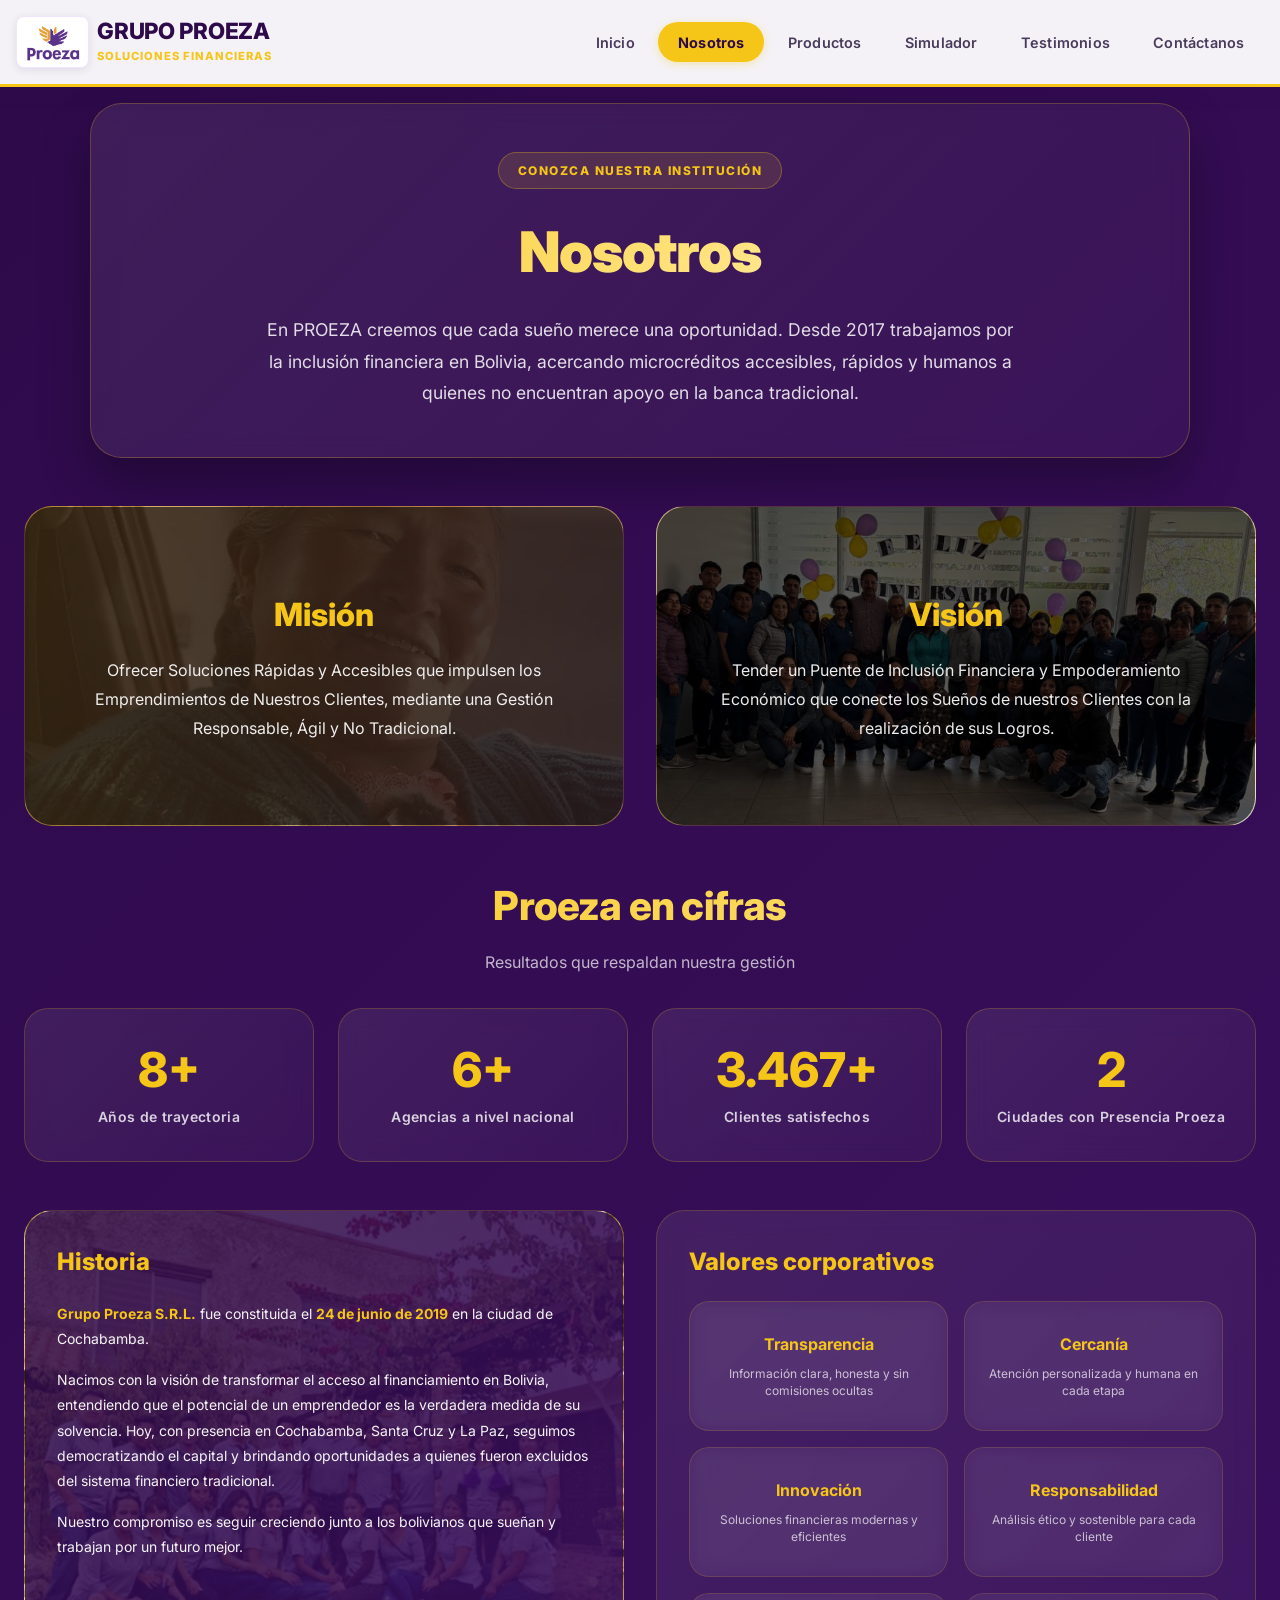
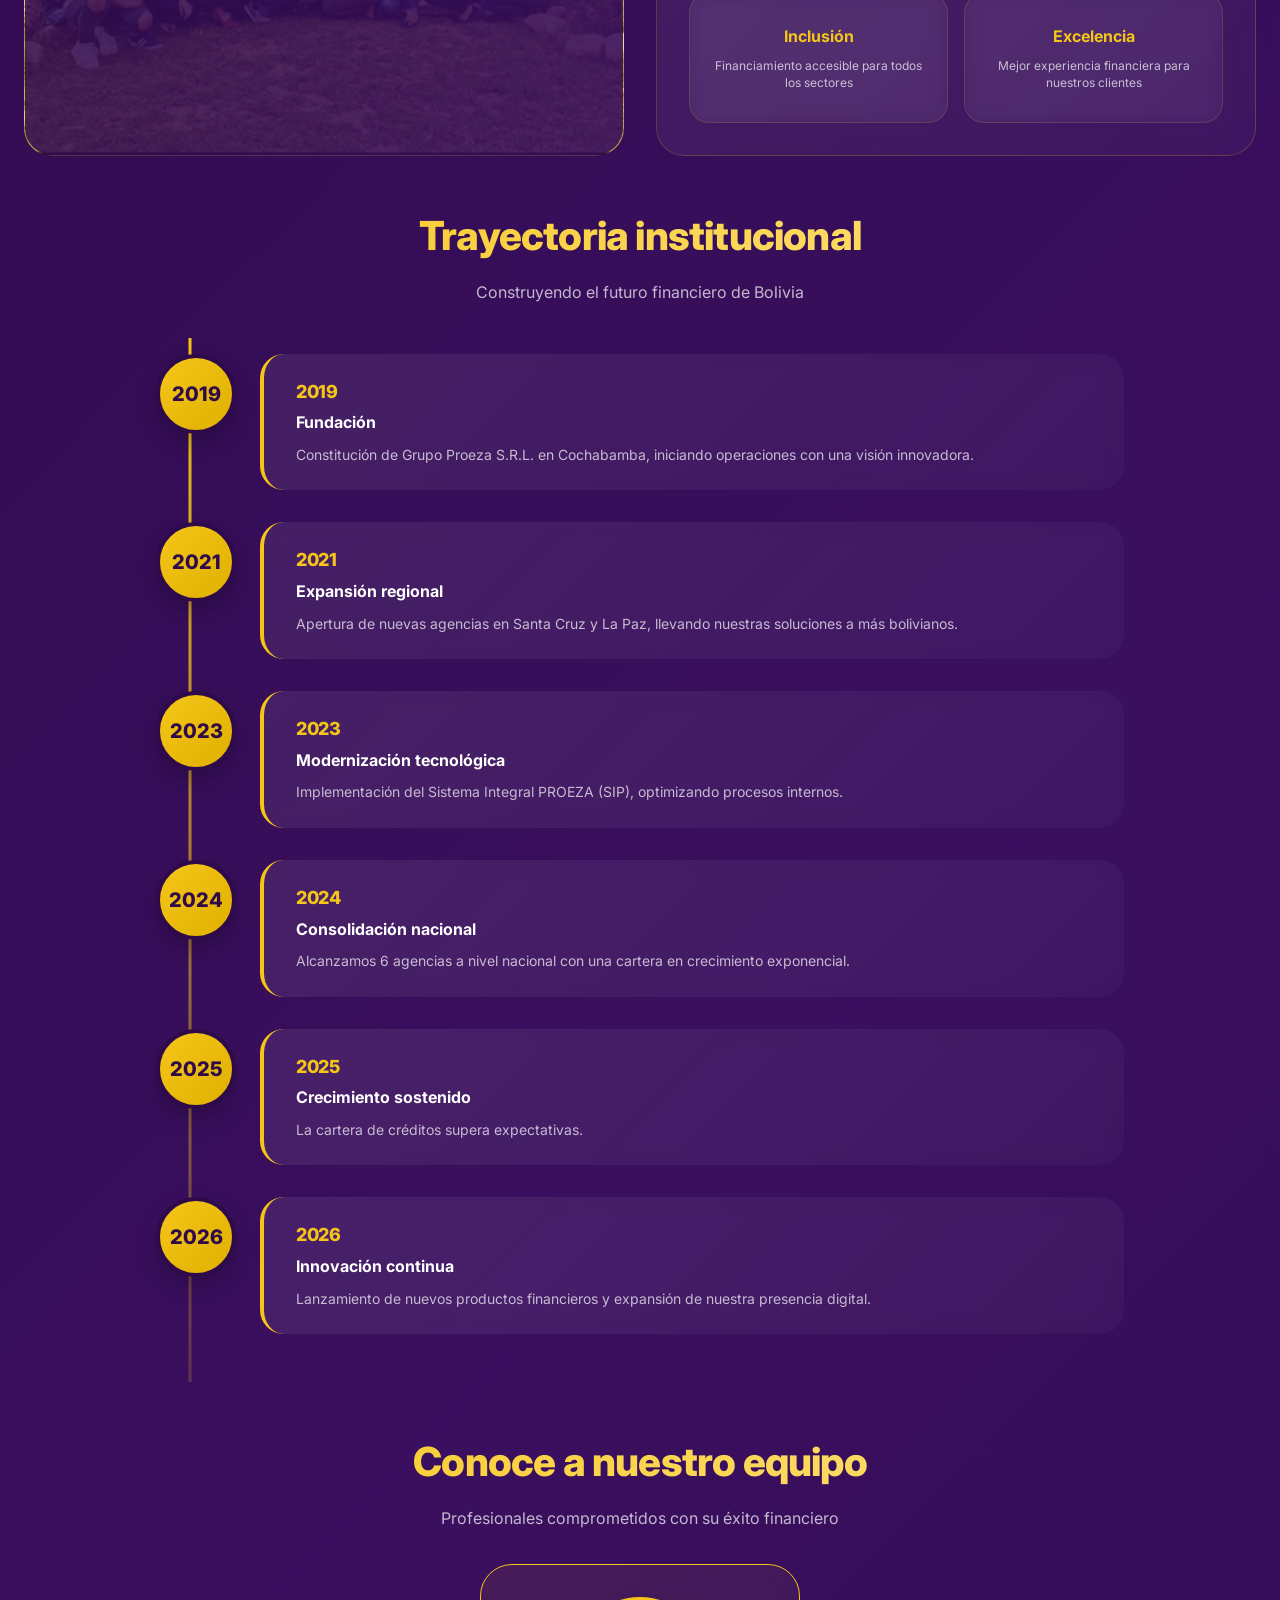
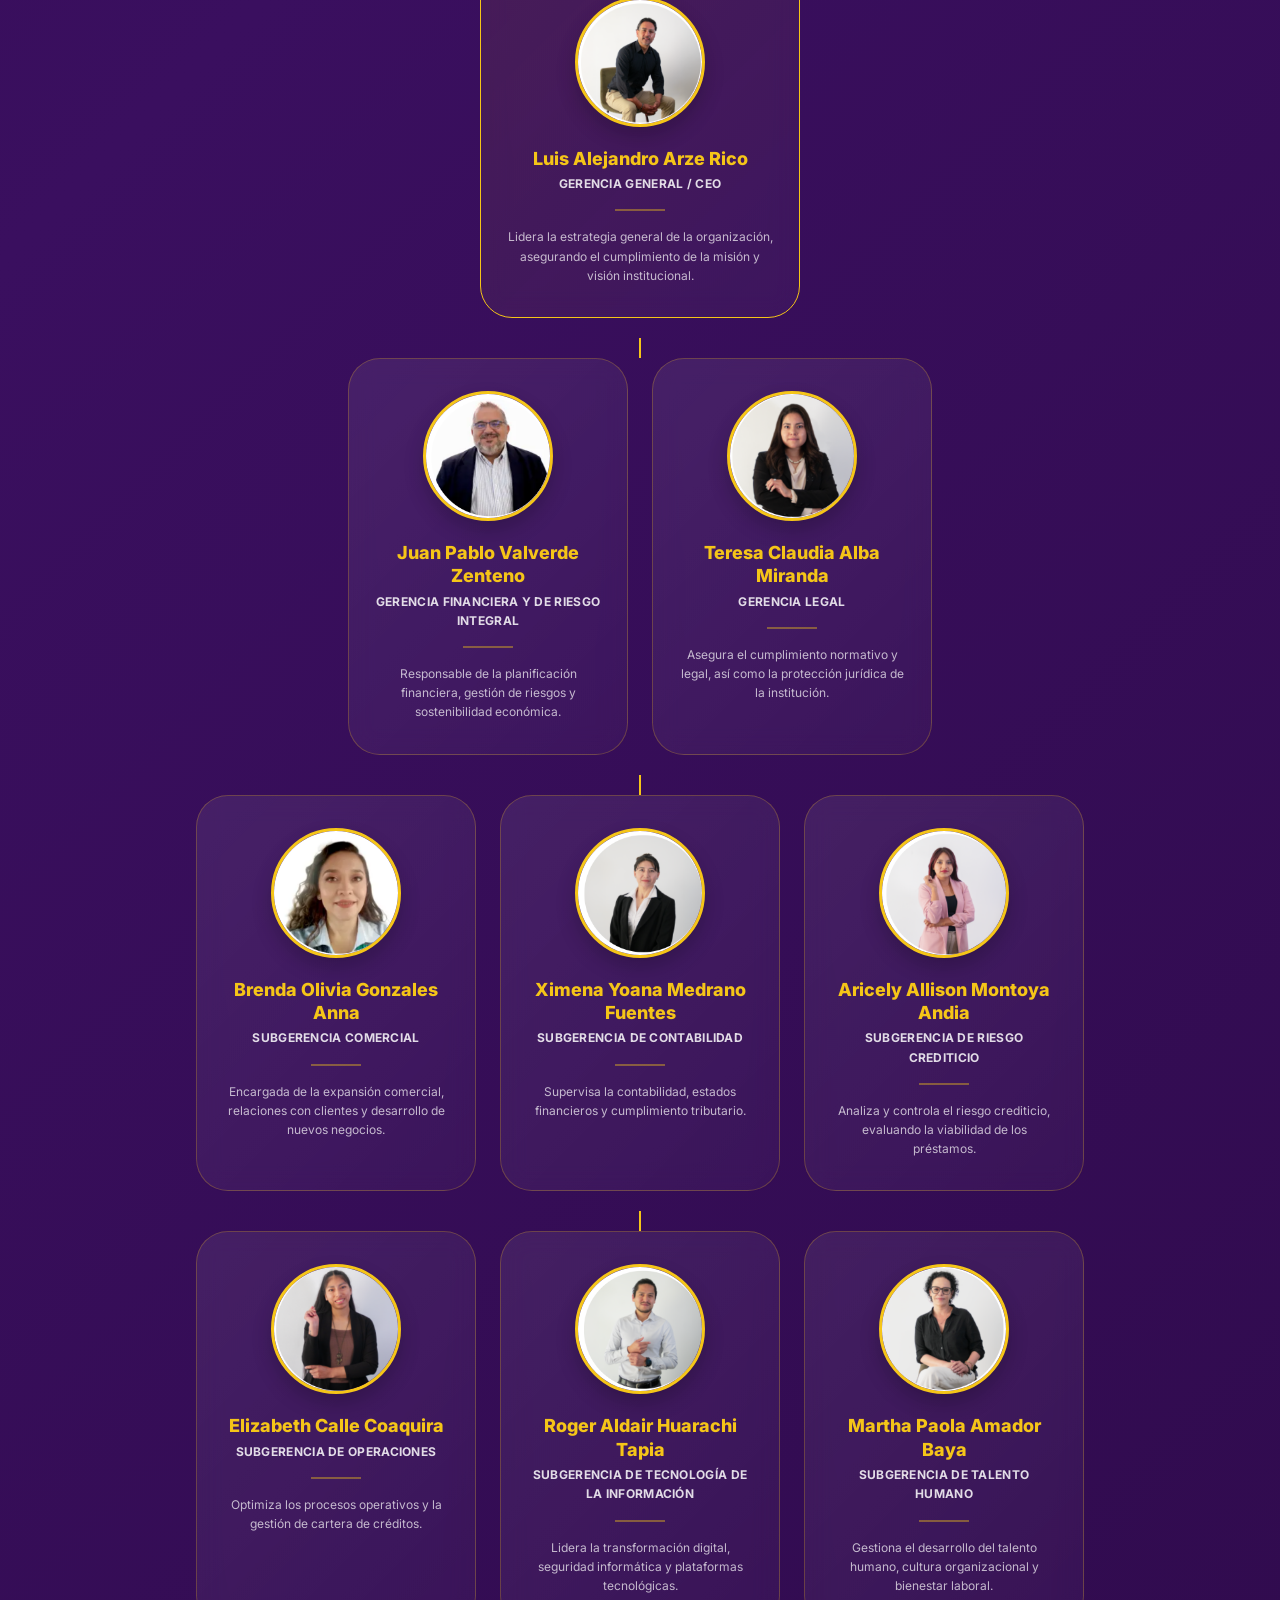
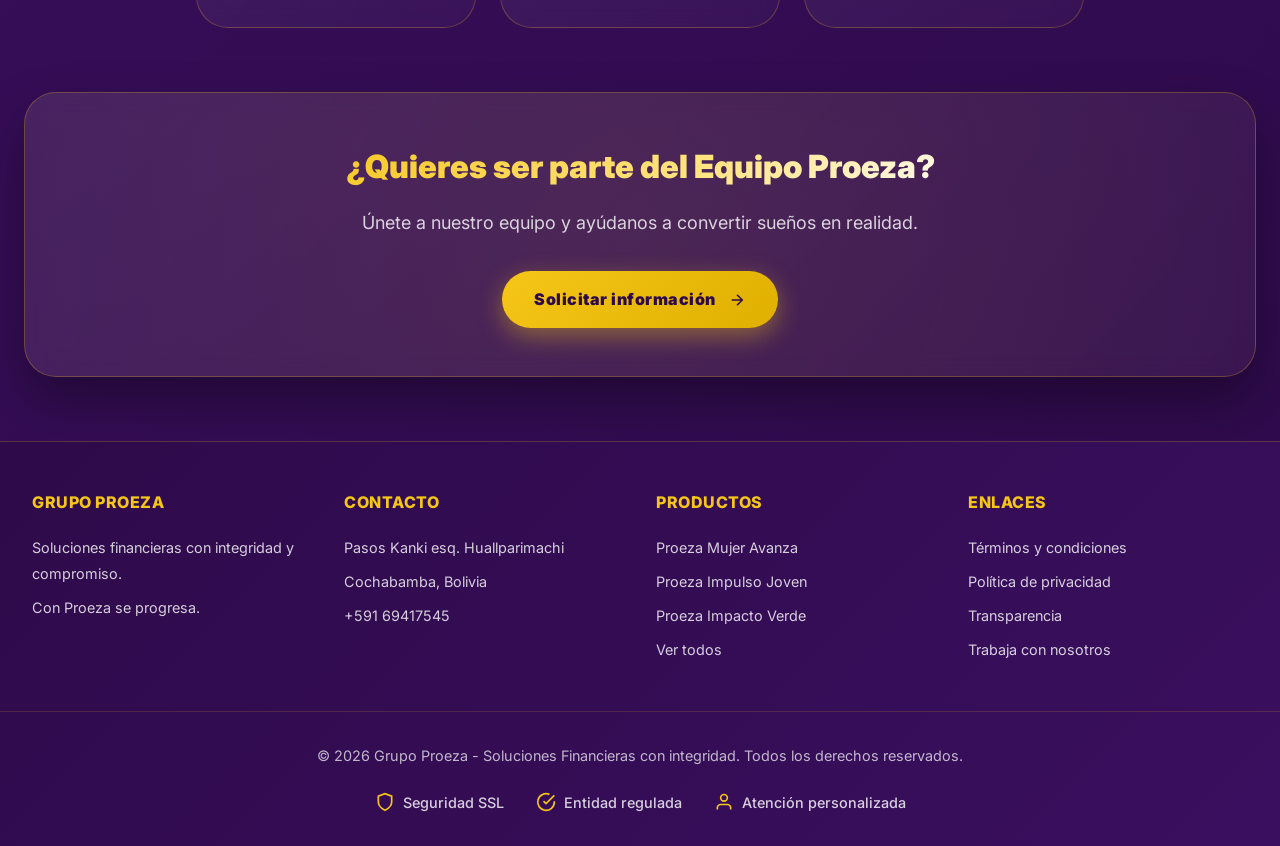
==== proeza_html5/nosotros.html @ a2aa8a72 "main" ====
<!DOCTYPE html>
<html lang="es">
<head>
    <meta charset="UTF-8">
    <meta name="viewport" content="width=device-width, initial-scale=1.0">
    <meta name="description" content="Conozca Grupo Proeza - Más de 9 años transformando sueños en Bolivia. Misión, visión, valores y equipo directivo comprometido con la inclusión financiera.">
    <meta name="keywords" content="Grupo Proeza, nosotros, misión, visión, valores, equipo, historia, Bolivia, microfinanzas">
    <meta name="author" content="Grupo Proeza">
    <meta name="theme-color" content="#2E0A4A">
    
    <!-- Open Graph -->
    <meta property="og:type" content="website">
    <meta property="og:title" content="Nosotros | Grupo Proeza - Más de 9 años transformando sueños">
    <meta property="og:description" content="Conozca nuestra historia, misión, visión y el equipo directivo comprometido con la inclusión financiera en Bolivia.">
    <meta property="og:image" content="../assets/inicio1.png">
    
    <!-- Twitter -->
    <meta property="twitter:card" content="summary_large_image">
    <meta property="twitter:title" content="Nosotros | Grupo Proeza">
    <meta property="twitter:description" content="Más de 9 años transformando sueños en Bolivia.">
    
    <!-- Favicon -->
    <link rel="icon" type="image/png" href="../assets/logo.png">
    
    <!-- Preconnect -->
    <link rel="preconnect" href="https://fonts.googleapis.com">
    <link rel="preconnect" href="https://fonts.gstatic.com" crossorigin>
    <link href="https://fonts.googleapis.com/css2?family=Inter:wght@400;600;700;800;900&display=swap" rel="stylesheet">
    
    <title>Nosotros | Grupo Proeza - Más de 9 años transformando sueños en Bolivia</title>
    
    <!-- Schema.org Organization con miembros -->
    <script type="application/ld+json">
    {
      "@context": "https://schema.org",
      "@type": "FinancialService",
      "name": "Grupo Proeza",
      "image": "../assets/logo.png",
      "url": "https://proezagit-miqdpnnwmtkhorvp9fdxeh.streamlit.app/",
      "telephone": "+59169417545",
      "foundingDate": "2019-06-24",
      "description": "Grupo Proeza S.R.L. fue constituida el 24 de junio de 2019 en Cochabamba, Bolivia. Ofrecemos soluciones financieras rápidas y accesibles para emprendedores.",
      "address": {
        "@type": "PostalAddress",
        "streetAddress": "Calle Pasos Kanki esq. Huallparimachi",
        "addressLocality": "Cochabamba",
        "addressCountry": "BO"
      },
      "areaServed": ["Cochabamba", "Santa Cruz", "La Paz"],
      "employee": [
        {
          "@type": "Person",
          "name": "Luis Alejandro Arze Rico",
          "jobTitle": "Gerencia General / CEO"
        },
        {
          "@type": "Person",
          "name": "Juan Pablo Valverde Zenteno",
          "jobTitle": "Gerencia Financiera y de Riesgo Integral"
        },
        {
          "@type": "Person",
          "name": "Teresa Claudia Alba Miranda",
          "jobTitle": "Gerencia Legal"
        }
      ],
      "sameAs": [
        "https://www.facebook.com/FINANCIERAPROEZASRL/",
        "https://www.instagram.com/proezasrl/",
        "https://bo.linkedin.com/company/grupoproeza"
      ]
    }
    </script>
    
    <style>
        /* ============================================
           DESIGN TOKENS
           ============================================ */
        :root {
            --color-primary-dark: #2E0A4A;
            --color-primary: #3A0F5F;
            --color-primary-light: #4A1570;
            
            --color-accent: #F5C518;
            --color-accent-light: #FFE484;
            --color-accent-dark: #E0B000;
            
            --color-white: #FFFFFF;
            --color-gray-50: rgba(255, 255, 255, 0.95);
            --color-gray-100: rgba(255, 255, 255, 0.92);
            --color-gray-200: rgba(255, 255, 255, 0.85);
            --color-gray-300: rgba(255, 255, 255, 0.80);
            --color-gray-400: rgba(255, 255, 255, 0.70);
            --color-gray-500: rgba(255, 255, 255, 0.60);
            
            --font-family-primary: 'Inter', system-ui, -apple-system, 'Segoe UI', Roboto, sans-serif;
            --font-size-xs: 0.75rem;
            --font-size-sm: 0.875rem;
            --font-size-base: 1rem;
            --font-size-lg: 1.125rem;
            --font-size-xl: 1.25rem;
            --font-size-2xl: 1.5rem;
            --font-size-3xl: 2rem;
            --font-size-4xl: 2.5rem;
            --font-size-5xl: 3rem;
            --font-size-6xl: 3.6rem;
            
            --spacing-1: 0.25rem;
            --spacing-2: 0.5rem;
            --spacing-3: 0.75rem;
            --spacing-4: 1rem;
            --spacing-5: 1.25rem;
            --spacing-6: 1.5rem;
            --spacing-8: 2rem;
            --spacing-10: 2.5rem;
            --spacing-12: 3rem;
            --spacing-16: 4rem;
            
            --radius-sm: 8px;
            --radius-md: 12px;
            --radius-lg: 20px;
            --radius-xl: 24px;
            --radius-2xl: 28px;
            --radius-3xl: 32px;
            --radius-full: 999px;
            
            --shadow-sm: 0 2px 8px rgba(0, 0, 0, 0.15);
            --shadow-md: 0 8px 20px rgba(0, 0, 0, 0.25);
            --shadow-lg: 0 20px 35px rgba(0, 0, 0, 0.3);
            --shadow-xl: 0 25px 50px rgba(0, 0, 0, 0.35);
            --shadow-accent: 0 8px 25px rgba(245, 197, 24, 0.4);
            
            --transition-fast: 0.15s ease;
            --transition-base: 0.3s ease;
            --transition-slow: 0.5s ease;
        }
        
        /* ============================================
           RESET Y BASE
           ============================================ */
        * {
            margin: 0;
            padding: 0;
            box-sizing: border-box;
        }
        
        html {
            scroll-behavior: smooth;
        }
        
        body {
            background: linear-gradient(135deg, var(--color-primary-dark) 0%, var(--color-primary) 50%, var(--color-primary-dark) 100%);
            font-family: var(--font-family-primary);
            color: var(--color-gray-100);
            line-height: 1.6;
            min-height: 100vh;
            -webkit-font-smoothing: antialiased;
            -moz-osx-font-smoothing: grayscale;
        }
        
        *:focus-visible {
            outline: 2px solid var(--color-accent);
            outline-offset: 2px;
            border-radius: var(--radius-sm);
        }
        
        .container {
            max-width: 1280px;
            margin: 0 auto;
            padding: 0 var(--spacing-6);
        }
        
        .sr-only {
            position: absolute;
            width: 1px;
            height: 1px;
            padding: 0;
            margin: -1px;
            overflow: hidden;
            clip: rect(0, 0, 0, 0);
            white-space: nowrap;
            border: 0;
        }
        
        /* ============================================
           HERO SECTION - IGUALADO A CONTÁCTANOS
           ============================================ */
        .nosotros-hero {
            text-align: center;
            margin: 1rem auto 3rem auto;
            padding: 3rem 2rem;
            max-width: 1100px;
            border-radius: 32px;
            background: linear-gradient(135deg, rgba(255,255,255,0.08) 0%, rgba(255,255,255,0.03) 100%);
            backdrop-filter: blur(12px);
            -webkit-backdrop-filter: blur(12px);
            border: 1px solid rgba(245,197,24,0.25);
            box-shadow: 0 25px 50px rgba(0,0,0,0.3);
            position: relative;
            overflow: hidden;
        }
        
        .nosotros-eyebrow {
            display: inline-block;
            color: #F5C518;
            background: rgba(245,197,24,0.12);
            border: 1px solid rgba(245,197,24,0.3);
            padding: 0.5rem 1.2rem;
            border-radius: 999px;
            font-size: 0.75rem;
            font-weight: 800;
            text-transform: uppercase;
            letter-spacing: 1.5px;
            margin-bottom: 1.2rem;
            position: relative;
            z-index: 1;
        }
        
        .nosotros-hero h1 {
            background: linear-gradient(135deg, #F5C518 0%, #FFE484 60%, #FFFFFF 100%);
            -webkit-background-clip: text;
            -webkit-text-fill-color: transparent;
            background-clip: text;
            font-size: 3.5rem;
            font-weight: 900;
            margin: 0 0 1rem 0;
            letter-spacing: -0.02em;
            position: relative;
            z-index: 1;
        }
        
        .nosotros-hero p {
            color: rgba(255,255,255,0.85);
            font-size: 1.1rem;
            max-width: 760px;
            margin: 0 auto;
            line-height: 1.8;
            position: relative;
            z-index: 1;
        }
        
        /* ============================================
           SECCIONES
           ============================================ */
        .section-title {
            font-size: var(--font-size-4xl);
            font-weight: 800;
            text-align: center;
            background: linear-gradient(135deg, var(--color-accent) 0%, var(--color-accent-light) 100%);
            -webkit-background-clip: text;
            background-clip: text;
            -webkit-text-fill-color: transparent;
            margin: var(--spacing-12) 0 var(--spacing-3);
            letter-spacing: -0.02em;
        }
        
        .section-subtitle {
            text-align: center;
            color: var(--color-gray-400);
            margin-bottom: var(--spacing-8);
            font-size: var(--font-size-base);
        }
        
        /* ============================================
           MISIÓN Y VISIÓN
           ============================================ */
        .mision-vision-grid {
            display: grid;
            grid-template-columns: 1fr 1fr;
            gap: var(--spacing-8);
            margin: var(--spacing-8) 0;
        }
        
        .mision-card, .vision-card {
            border-radius: var(--radius-2xl);
            padding: var(--spacing-10) var(--spacing-8);
            height: 100%;
            text-align: center;
            transition: all var(--transition-base);
            border: 1px solid rgba(245, 197, 24, 0.2);
            position: relative;
            background-size: cover;
            background-position: center;
            background-repeat: no-repeat;
            overflow: hidden;
            min-height: 320px;
            display: flex;
            flex-direction: column;
            justify-content: center;
        }
        
        .mision-card::before, .vision-card::before {
            content: '';
            position: absolute;
            top: 0;
            left: 0;
            width: 100%;
            height: 100%;
            background: rgba(0, 0, 0, 0.65);
            z-index: 0;
            transition: background var(--transition-base);
        }
        
        .mision-card:hover::before, .vision-card:hover::before {
            background: rgba(0, 0, 0, 0.55);
        }
        
        .mision-card > *, .vision-card > * {
            position: relative;
            z-index: 1;
        }
        
        .mision-card:hover, .vision-card:hover {
            transform: translateY(-6px);
            border-color: var(--color-accent);
            box-shadow: 0 20px 40px rgba(0, 0, 0, 0.3);
        }
        
        .mision-card h3, .vision-card h3 {
            color: var(--color-accent);
            font-size: var(--font-size-3xl);
            font-weight: 800;
            margin-bottom: var(--spacing-4);
        }
        
        .mision-card p, .vision-card p {
            color: var(--color-gray-100);
            line-height: 1.8;
            font-size: var(--font-size-base);
        }
        
        /* ============================================
           ESTADÍSTICAS
           ============================================ */
        .stats-container {
            display: grid;
            grid-template-columns: repeat(auto-fit, minmax(220px, 1fr));
            gap: var(--spacing-6);
            margin: var(--spacing-8) 0 var(--spacing-12);
        }
        
        .stat-card {
            background: linear-gradient(135deg, rgba(255,255,255,0.08) 0%, rgba(255,255,255,0.03) 100%);
            backdrop-filter: blur(12px);
            -webkit-backdrop-filter: blur(12px);
            border-radius: var(--radius-xl);
            padding: var(--spacing-8) var(--spacing-6);
            text-align: center;
            transition: all var(--transition-base);
            border: 1px solid rgba(245, 197, 24, 0.2);
            position: relative;
            overflow: hidden;
        }
        
        .stat-card::after {
            content: '';
            position: absolute;
            bottom: 0;
            left: 0;
            width: 100%;
            height: 3px;
            background: linear-gradient(90deg, transparent, var(--color-accent), transparent);
            transform: scaleX(0);
            transition: transform var(--transition-slow);
        }
        
        .stat-card:hover::after {
            transform: scaleX(1);
        }
        
        .stat-card:hover {
            transform: translateY(-6px);
            border-color: rgba(245, 197, 24, 0.5);
            box-shadow: var(--shadow-lg);
        }
        
        .stat-number {
            font-size: var(--font-size-5xl);
            font-weight: 800;
            color: var(--color-accent);
            line-height: 1.2;
            margin-bottom: var(--spacing-2);
        }
        
        .stat-label {
            color: var(--color-gray-300);
            font-size: var(--font-size-sm);
            letter-spacing: 0.3px;
            font-weight: 600;
        }
        
        /* ============================================
           HISTORIA Y VALORES
           ============================================ */
        .historia-valores-grid {
            display: grid;
            grid-template-columns: 1fr 1fr;
            gap: var(--spacing-8);
            margin: var(--spacing-8) 0;
        }
        
        .historia-section {
            background-size: cover;
            background-position: center;
            background-repeat: no-repeat;
            border-radius: var(--radius-2xl);
            padding: var(--spacing-8);
            border: 1px solid rgba(245, 197, 24, 0.2);
            position: relative;
            overflow: hidden;
            min-height: 400px;
            display: flex;
            flex-direction: column;
        }
        
        .historia-section::before {
            content: '';
            position: absolute;
            top: 0;
            left: 0;
            right: 0;
            bottom: 0;
            background: linear-gradient(135deg, rgba(46,10,74,0.85) 0%, rgba(58,15,95,0.90) 100%);
            z-index: 0;
        }
        
        .historia-section > * {
            position: relative;
            z-index: 1;
        }
        
        .historia-section h3 {
            color: var(--color-accent);
            font-size: var(--font-size-2xl);
            font-weight: 800;
            margin-bottom: var(--spacing-5);
            text-align: left;
        }
        
        .historia-text {
            color: rgba(255, 255, 255, 0.95);
            line-height: 1.8;
            font-size: var(--font-size-sm);
            margin-bottom: var(--spacing-4);
        }
        
        .historia-text strong {
            color: var(--color-accent);
            font-weight: 700;
        }
        
        .valores-section {
            background: linear-gradient(135deg, rgba(255,255,255,0.08) 0%, rgba(255,255,255,0.03) 100%);
            backdrop-filter: blur(12px);
            -webkit-backdrop-filter: blur(12px);
            border-radius: var(--radius-2xl);
            padding: var(--spacing-8);
            border: 1px solid rgba(245, 197, 24, 0.2);
        }
        
        .valores-section h3 {
            color: var(--color-accent);
            font-size: var(--font-size-2xl);
            font-weight: 800;
            margin-bottom: var(--spacing-5);
            text-align: left;
        }
        
        .values-grid {
            display: grid;
            grid-template-columns: repeat(2, 1fr);
            gap: var(--spacing-4);
        }
        
        .value-card {
            background: rgba(255, 255, 255, 0.04);
            backdrop-filter: blur(10px);
            -webkit-backdrop-filter: blur(10px);
            border-radius: var(--radius-lg);
            padding: var(--spacing-5);
            text-align: center;
            transition: all var(--transition-base);
            border: 1px solid rgba(245, 197, 24, 0.15);
            display: flex;
            flex-direction: column;
            justify-content: center;
            min-height: 130px;
        }
        
        .value-card:hover {
            transform: translateY(-4px);
            border-color: rgba(245, 197, 24, 0.35);
            background: rgba(245, 197, 24, 0.05);
        }
        
        .value-title {
            font-size: var(--font-size-base);
            font-weight: 700;
            color: var(--color-accent);
            margin-bottom: var(--spacing-2);
        }
        
        .value-desc {
            color: var(--color-gray-400);
            font-size: var(--font-size-xs);
            line-height: 1.4;
        }
        
        /* ============================================
           LÍNEA DE TIEMPO
           ============================================ */
        .timeline-container {
            position: relative;
            max-width: 1000px;
            margin: var(--spacing-8) auto;
            padding: var(--spacing-4);
        }
        
        .timeline-container::before {
            content: '';
            position: absolute;
            left: 50px;
            top: 0;
            bottom: 0;
            width: 3px;
            background: linear-gradient(to bottom, var(--color-accent), rgba(245, 197, 24, 0.2));
            transform: translateX(-50%);
        }
        
        .timeline-item {
            display: flex;
            align-items: flex-start;
            margin-bottom: var(--spacing-8);
            position: relative;
            transition: all var(--transition-base);
            opacity: 0;
            transform: translateX(-20px);
        }
        
        .timeline-item.visible {
            opacity: 1;
            transform: translateX(0);
        }
        
        .timeline-item:hover {
            transform: translateX(8px);
        }
        
        .timeline-item.visible:hover {
            transform: translateX(8px);
        }
        
        .timeline-icon {
            width: 80px;
            height: 80px;
            background: linear-gradient(135deg, var(--color-accent) 0%, var(--color-accent-dark) 100%);
            border-radius: 50%;
            display: flex;
            align-items: center;
            justify-content: center;
            font-size: var(--font-size-xl);
            font-weight: 800;
            color: var(--color-primary-dark);
            flex-shrink: 0;
            box-shadow: 0 10px 20px rgba(0, 0, 0, 0.2);
            transition: all var(--transition-base);
            z-index: 1;
            border: 4px solid var(--color-primary-dark);
        }
        
        .timeline-item:hover .timeline-icon {
            transform: scale(1.08);
            box-shadow: 0 15px 30px rgba(245, 197, 24, 0.4);
        }
        
        .timeline-content {
            flex: 1;
            margin-left: var(--spacing-6);
            background: linear-gradient(135deg, rgba(255,255,255,0.08) 0%, rgba(255,255,255,0.03) 100%);
            backdrop-filter: blur(8px);
            -webkit-backdrop-filter: blur(8px);
            padding: var(--spacing-6) var(--spacing-8);
            border-radius: var(--radius-xl);
            border-left: 4px solid var(--color-accent);
            transition: all var(--transition-base);
        }
        
        .timeline-item:hover .timeline-content {
            background: linear-gradient(135deg, rgba(255, 255, 255, 0.12) 0%, rgba(255, 255, 255, 0.04) 100%);
            box-shadow: 0 10px 25px rgba(0, 0, 0, 0.2);
            transform: translateX(4px);
        }
        
        .timeline-year {
            font-size: var(--font-size-lg);
            font-weight: 800;
            color: var(--color-accent);
            margin-bottom: var(--spacing-1);
            letter-spacing: -0.3px;
        }
        
        .timeline-title {
            font-size: var(--font-size-base);
            font-weight: 700;
            color: var(--color-white);
            margin-bottom: var(--spacing-2);
        }
        
        .timeline-desc {
            color: var(--color-gray-400);
            font-size: var(--font-size-sm);
            line-height: 1.6;
            margin: 0;
        }
        
        /* ============================================
           EQUIPO (ORGANIGRAMA)
           ============================================ */
        .team-section {
            margin: var(--spacing-12) 0;
        }
        
        .org-chart {
            display: flex;
            flex-direction: column;
            align-items: center;
            gap: var(--spacing-10);
            margin: var(--spacing-8) 0;
            position: relative;
        }
        
        .org-level {
            display: flex;
            justify-content: center;
            gap: var(--spacing-6);
            flex-wrap: wrap;
            position: relative;
            width: 100%;
        }
        
        .org-level:not(:first-child)::before {
            content: '';
            position: absolute;
            top: calc(-1 * var(--spacing-10) / 2);
            left: 50%;
            width: 2px;
            height: calc(var(--spacing-10) / 2);
            background: linear-gradient(to bottom, var(--color-accent), rgba(245, 197, 24, 0.3));
            transform: translateX(-50%);
        }
        
        .org-level.multiple::after {
            content: '';
            position: absolute;
            top: calc(-1 * var(--spacing-10) / 2);
            left: 50%;
            width: 2px;
            height: calc(var(--spacing-10) / 2);
            background: var(--color-accent);
            transform: translateX(-50%);
        }
        
        .team-card {
            background: linear-gradient(135deg, rgba(255,255,255,0.08) 0%, rgba(255,255,255,0.03) 100%);
            backdrop-filter: blur(12px);
            -webkit-backdrop-filter: blur(12px);
            border-radius: var(--radius-3xl);
            padding: var(--spacing-8) var(--spacing-6);
            text-align: center;
            transition: all var(--transition-base);
            border: 1px solid rgba(245, 197, 24, 0.25);
            cursor: default;
            width: 280px;
            position: relative;
        }
        
        .team-card.ceo {
            width: 320px;
            border-color: var(--color-accent);
            background: linear-gradient(135deg, rgba(245, 197, 24, 0.08) 0%, rgba(255, 255, 255, 0.03) 100%);
        }
        
        .team-card:hover {
            transform: translateY(-8px);
            border-color: var(--color-accent);
            box-shadow: 0 25px 40px rgba(0, 0, 0, 0.3);
            background: rgba(255, 255, 255, 0.12);
        }
        
        .team-avatar {
            width: 130px;
            height: 130px;
            border-radius: 50%;
            object-fit: cover;
            margin: 0 auto var(--spacing-5);
            border: 3px solid var(--color-accent);
            box-shadow: 0 10px 20px rgba(0, 0, 0, 0.2);
            display: block;
            transition: transform var(--transition-base);
        }
        
        .team-card:hover .team-avatar {
            transform: scale(1.05);
        }
        
        .team-avatar-placeholder {
            width: 130px;
            height: 130px;
            border-radius: 50%;
            background: linear-gradient(135deg, #5B2A86 0%, var(--color-primary) 100%);
            display: flex;
            align-items: center;
            justify-content: center;
            margin: 0 auto var(--spacing-5);
            color: var(--color-accent);
            font-size: var(--font-size-4xl);
            font-weight: 800;
            border: 3px solid var(--color-accent);
        }
        
        .team-name {
            font-size: var(--font-size-lg);
            font-weight: 800;
            color: var(--color-accent);
            margin-bottom: var(--spacing-1);
            line-height: 1.3;
        }
        
        .team-position {
            font-size: var(--font-size-xs);
            font-weight: 700;
            color: var(--color-gray-200);
            margin-bottom: var(--spacing-4);
            letter-spacing: 0.3px;
            text-transform: uppercase;
        }
        
        .team-divider {
            width: 50px;
            height: 2px;
            background: rgba(245, 197, 24, 0.4);
            margin: var(--spacing-4) auto;
        }
        
        .team-bio {
            font-size: var(--font-size-xs);
            color: var(--color-gray-400);
            line-height: 1.6;
            margin-top: var(--spacing-2);
        }
        
        /* ============================================
           CTA FINAL
           ============================================ */
        .cta-section {
            text-align: center;
            margin: var(--spacing-16) 0 var(--spacing-8);
            padding: var(--spacing-12) var(--spacing-6);
            background: linear-gradient(135deg, rgba(255,255,255,0.08) 0%, rgba(255,255,255,0.03) 100%);
            backdrop-filter: blur(12px);
            -webkit-backdrop-filter: blur(12px);
            border: 1px solid rgba(245, 197, 24, 0.28);
            border-radius: var(--radius-3xl);
            box-shadow: var(--shadow-xl);
            position: relative;
            overflow: hidden;
        }
        
        .cta-section::before {
            content: '';
            position: absolute;
            top: -50%;
            left: -50%;
            width: 200%;
            height: 200%;
            background: radial-gradient(circle, rgba(245, 197, 24, 0.08) 0%, transparent 70%);
            animation: pulse-bg 15s ease-in-out infinite;
            pointer-events: none;
        }
        
        @keyframes pulse-bg {
            0%, 100% { transform: scale(1); opacity: 0.3; }
            50% { transform: scale(1.2); opacity: 0.6; }
        }
        
        .cta-content {
            position: relative;
            z-index: 1;
            max-width: 700px;
            margin: 0 auto;
        }
        
        .cta-section h3 {
            background: linear-gradient(135deg, var(--color-accent) 0%, var(--color-accent-light) 60%, var(--color-white) 100%);
            -webkit-background-clip: text;
            background-clip: text;
            -webkit-text-fill-color: transparent;
            font-size: var(--font-size-3xl);
            font-weight: 900;
            margin-bottom: var(--spacing-4);
        }
        
        .cta-section p {
            color: var(--color-gray-300);
            font-size: var(--font-size-lg);
            line-height: 1.7;
            margin-bottom: var(--spacing-8);
        }
        
        .btn-premium {
            display: inline-flex;
            align-items: center;
            gap: var(--spacing-3);
            background: linear-gradient(135deg, var(--color-accent) 0%, var(--color-accent-dark) 100%);
            color: var(--color-primary-dark) !important;
            border-radius: 60px;
            font-weight: 900;
            padding: var(--spacing-4) var(--spacing-8);
            text-align: center;
            cursor: pointer;
            transition: all var(--transition-base);
            box-shadow: var(--shadow-accent);
            text-decoration: none;
            font-size: var(--font-size-base);
            letter-spacing: 0.5px;
            border: none;
            font-family: inherit;
            min-height: 54px;
        }
        
        .btn-premium:hover {
            transform: translateY(-3px);
            box-shadow: 0 16px 35px rgba(245, 197, 24, 0.5);
        }
        
        .btn-premium svg {
            width: 18px;
            height: 18px;
            transition: transform var(--transition-base);
        }
        
        .btn-premium:hover svg {
            transform: translateX(4px);
        }
        
        /* ============================================
           RESPONSIVE
           ============================================ */
        @media (max-width: 1024px) {
            .nosotros-hero h1 {
                font-size: var(--font-size-4xl);
            }
            
            .mision-vision-grid {
                grid-template-columns: 1fr;
            }
            
            .historia-valores-grid {
                grid-template-columns: 1fr;
            }
            
            .team-card {
                width: 260px;
            }
        }
        
        @media (max-width: 768px) {
            .container {
                padding: 0 var(--spacing-4);
            }
            
            .nosotros-hero {
                padding: 2rem 1.5rem;
            }
            
            .nosotros-hero h1 {
                font-size: 2.2rem;
            }
            
            .section-title {
                font-size: var(--font-size-2xl);
            }
            
            .mision-card, .vision-card {
                padding: var(--spacing-6);
                min-height: 260px;
            }
            
            .mision-card h3, .vision-card h3 {
                font-size: var(--font-size-xl);
            }
            
            .values-grid {
                grid-template-columns: 1fr;
            }
            
            .timeline-container::before {
                left: 40px;
            }
            
            .timeline-icon {
                width: 60px;
                height: 60px;
                font-size: var(--font-size-base);
            }
            
            .timeline-content {
                margin-left: var(--spacing-4);
                padding: var(--spacing-4) var(--spacing-5);
            }
            
            .org-level {
                flex-direction: column;
                align-items: center;
            }
            
            .team-card {
                width: 100%;
                max-width: 320px;
            }
            
            .team-avatar, .team-avatar-placeholder {
                width: 100px;
                height: 100px;
                font-size: var(--font-size-2xl);
            }
            
            .cta-section {
                padding: var(--spacing-8) var(--spacing-4);
            }
            
            .cta-section h3 {
                font-size: var(--font-size-xl);
            }
        }
        
        @media (max-width: 480px) {
            .nosotros-hero h1 {
                font-size: 1.8rem;
            }
            
            .stat-number {
                font-size: var(--font-size-3xl);
            }
        }
        
        /* ============================================
           ANIMACIONES
           ============================================ */
        .fade-in {
            opacity: 0;
            transform: translateY(20px);
            transition: opacity 0.6s ease, transform 0.6s ease;
        }
        
        .fade-in.visible {
            opacity: 1;
            transform: translateY(0);
        }
    </style>
</head>
<body>

<!-- ============================================
     CONTENEDOR DEL NAVBAR (Inyectado por navbar.js)
     ============================================ -->
<div id="navbar-container"></div>

<!-- ============================================
     CONTENIDO PRINCIPAL DE LA PÁGINA
     ============================================ -->
<main>
    <div class="container">
        <!-- Hero Section -->
        <section class="nosotros-hero fade-in" aria-labelledby="hero-title">
            <div class="nosotros-eyebrow">Conozca nuestra institución</div>
            <h1 id="hero-title">Nosotros</h1>
            <p>En PROEZA creemos que cada sueño merece una oportunidad. Desde 2017 trabajamos por la inclusión financiera en Bolivia, acercando microcréditos accesibles, rápidos y humanos a quienes no encuentran apoyo en la banca tradicional.</p>
        </section>

        <!-- Misión y Visión -->
        <section class="fade-in" aria-labelledby="mision-vision-title">
            <h2 class="sr-only" id="mision-vision-title">Misión y Visión</h2>
            
            <div class="mision-vision-grid">
                <div class="mision-card" style="background-image: url('../assets/mision_bg.png');">
                    <h3>Misión</h3>
                    <p>Ofrecer Soluciones Rápidas y Accesibles que impulsen los Emprendimientos de Nuestros Clientes, mediante una Gestión Responsable, Ágil y No Tradicional.</p>
                </div>
                
                <div class="vision-card" style="background-image: url('../assets/vision_bg.png');">
                    <h3>Visión</h3>
                    <p>Tender un Puente de Inclusión Financiera y Empoderamiento Económico que conecte los Sueños de nuestros Clientes con la realización de sus Logros.</p>
                </div>
            </div>
        </section>

        <!-- Estadísticas -->
        <section class="fade-in" aria-labelledby="stats-title">
            <h2 class="section-title" id="stats-title">Proeza en cifras</h2>
            <p class="section-subtitle">Resultados que respaldan nuestra gestión</p>
            
            <div class="stats-container">
                <div class="stat-card">
                    <div class="stat-number"><span class="counter" data-target="9">0</span>+</div>
                    <div class="stat-label">Años de trayectoria</div>
                </div>
                <div class="stat-card">
                    <div class="stat-number"><span class="counter" data-target="7">0</span>+</div>
                    <div class="stat-label">Agencias a nivel nacional</div>
                </div>
                <div class="stat-card">
                    <div class="stat-number"><span class="counter" data-target="3650">0</span>+</div>
                    <div class="stat-label">Clientes satisfechos</div>
                </div>
                <div class="stat-card">
                    <div class="stat-number"><span class="counter" data-target="3">0</span></div>
                    <div class="stat-label">Ciudades con Presencia Proeza</div>
                </div>
            </div>
        </section>

       <!-- Historia y Valores -->
<section class="fade-in" aria-labelledby="historia-title">
    <div class="historia-valores-grid">
        <div class="historia-section" style="background-image: url('../assets/historia2.jpg'); background-size: cover; background-position: center; background-repeat: no-repeat;">
            <h3 id="historia-title">Historia</h3>
            <p class="historia-text"><strong>Grupo Proeza S.R.L.</strong> fue constituida el <strong>24 de junio de 2019</strong> en la ciudad de Cochabamba.</p>
            <p class="historia-text">Nacimos con la visión de transformar el acceso al financiamiento en Bolivia, entendiendo que el potencial de un emprendedor es la verdadera medida de su solvencia. Hoy, con presencia en Cochabamba, Santa Cruz y La Paz, seguimos democratizando el capital y brindando oportunidades a quienes fueron excluidos del sistema financiero tradicional.</p>
            <p class="historia-text">Nuestro compromiso es seguir creciendo junto a los bolivianos que sueñan y trabajan por un futuro mejor.</p>
        </div>
        
        <div class="valores-section">
            <h3>Valores corporativos</h3>
            <div class="values-grid">
                <div class="value-card">
                    <div class="value-title">Transparencia</div>
                    <div class="value-desc">Información clara, honesta y sin comisiones ocultas</div>
                </div>
                <div class="value-card">
                    <div class="value-title">Cercanía</div>
                    <div class="value-desc">Atención personalizada y humana en cada etapa</div>
                </div>
                <div class="value-card">
                    <div class="value-title">Innovación</div>
                    <div class="value-desc">Soluciones financieras modernas y eficientes</div>
                </div>
                <div class="value-card">
                    <div class="value-title">Responsabilidad</div>
                    <div class="value-desc">Análisis ético y sostenible para cada cliente</div>
                </div>
                <div class="value-card">
                    <div class="value-title">Inclusión</div>
                    <div class="value-desc">Financiamiento accesible para todos los sectores</div>
                </div>
                <div class="value-card">
                    <div class="value-title">Excelencia</div>
                    <div class="value-desc">Mejor experiencia financiera para nuestros clientes</div>
                </div>
            </div>
        </div>
    </div>
</section>

        <!-- Línea de Tiempo -->
        <section class="fade-in" aria-labelledby="timeline-title">
            <h2 class="section-title" id="timeline-title">Trayectoria institucional</h2>
            <p class="section-subtitle">Construyendo el futuro financiero de Bolivia</p>
            
            <div class="timeline-container" role="list" aria-label="Línea de tiempo de Grupo Proeza">
                <div class="timeline-item" role="listitem">
                    <div class="timeline-icon" aria-hidden="true">2019</div>
                    <div class="timeline-content">
                        <div class="timeline-year">2019</div>
                        <div class="timeline-title">Fundación</div>
                        <div class="timeline-desc">Constitución de Grupo Proeza S.R.L. en Cochabamba, iniciando operaciones con una visión innovadora.</div>
                    </div>
                </div>
                
                <div class="timeline-item" role="listitem">
                    <div class="timeline-icon" aria-hidden="true">2021</div>
                    <div class="timeline-content">
                        <div class="timeline-year">2021</div>
                        <div class="timeline-title">Expansión regional</div>
                        <div class="timeline-desc">Apertura de nuevas agencias en Santa Cruz y La Paz, llevando nuestras soluciones a más bolivianos.</div>
                    </div>
                </div>
                
                <div class="timeline-item" role="listitem">
                    <div class="timeline-icon" aria-hidden="true">2023</div>
                    <div class="timeline-content">
                        <div class="timeline-year">2023</div>
                        <div class="timeline-title">Modernización tecnológica</div>
                        <div class="timeline-desc">Implementación del Sistema Integral PROEZA (SIP), optimizando procesos internos.</div>
                    </div>
                </div>
                
                <div class="timeline-item" role="listitem">
                    <div class="timeline-icon" aria-hidden="true">2024</div>
                    <div class="timeline-content">
                        <div class="timeline-year">2024</div>
                        <div class="timeline-title">Consolidación nacional</div>
                        <div class="timeline-desc">Alcanzamos 6 agencias a nivel nacional con una cartera en crecimiento exponencial.</div>
                    </div>
                </div>
                
                <div class="timeline-item" role="listitem">
                    <div class="timeline-icon" aria-hidden="true">2025</div>
                    <div class="timeline-content">
                        <div class="timeline-year">2025</div>
                        <div class="timeline-title">Crecimiento sostenido</div>
                        <div class="timeline-desc">La cartera de créditos supera expectativas.</div>
                    </div>
                </div>
                
                <div class="timeline-item" role="listitem">
                    <div class="timeline-icon" aria-hidden="true">2026</div>
                    <div class="timeline-content">
                        <div class="timeline-year">2026</div>
                        <div class="timeline-title">Innovación continua</div>
                        <div class="timeline-desc">Lanzamiento de nuevos productos financieros y expansión de nuestra presencia digital.</div>
                    </div>
                </div>
            </div>
        </section>

        <!-- Equipo Directivo -->
        <section class="team-section fade-in" aria-labelledby="team-title">
            <h2 class="section-title" id="team-title">Conoce a nuestro equipo</h2>
            <p class="section-subtitle">Profesionales comprometidos con su éxito financiero</p>
            
            <div class="org-chart">
                <!-- Nivel 1: CEO -->
                <div class="org-level">
                    <div class="team-card ceo">
                        <img src="../assets/luis_arze.png" alt="Luis Alejandro Arze Rico, Gerente General" class="team-avatar" loading="lazy" onerror="this.outerHTML='<div class=\'team-avatar-placeholder\'>LA</div>'">
                        <div class="team-name">Luis Alejandro Arze Rico</div>
                        <div class="team-position">Gerencia General / CEO</div>
                        <div class="team-divider"></div>
                        <div class="team-bio">Lidera la estrategia general de la organización, asegurando el cumplimiento de la misión y visión institucional.</div>
                    </div>
                </div>
                
                <!-- Nivel 2: Gerentes -->
                <div class="org-level multiple">
                    <div class="team-card">
                        <img src="../assets/juan_valverde.png" alt="Juan Pablo Valverde Zenteno, Gerencia Financiera" class="team-avatar" loading="lazy" onerror="this.outerHTML='<div class=\'team-avatar-placeholder\'>JV</div>'">
                        <div class="team-name">Juan Pablo Valverde Zenteno</div>
                        <div class="team-position">Gerencia Financiera y de Riesgo Integral</div>
                        <div class="team-divider"></div>
                        <div class="team-bio">Responsable de la planificación financiera, gestión de riesgos y sostenibilidad económica.</div>
                    </div>
                    
                    <div class="team-card">
                        <img src="../assets/teresa_alba.png" alt="Teresa Claudia Alba Miranda, Gerencia Legal" class="team-avatar" loading="lazy" onerror="this.outerHTML='<div class=\'team-avatar-placeholder\'>TA</div>'">
                        <div class="team-name">Teresa Claudia Alba Miranda</div>
                        <div class="team-position">Gerencia Legal</div>
                        <div class="team-divider"></div>
                        <div class="team-bio">Asegura el cumplimiento normativo y legal, así como la protección jurídica de la institución.</div>
                    </div>
                </div>
                
                <!-- Nivel 3: Subgerentes (primera fila) -->
                <div class="org-level multiple">
                    <div class="team-card">
                        <img src="../assets/brenda_gonzales.png" alt="Brenda Olivia Gonzales Anna, Subgerencia Comercial" class="team-avatar" loading="lazy" onerror="this.outerHTML='<div class=\'team-avatar-placeholder\'>BG</div>'">
                        <div class="team-name">Brenda Olivia Gonzales Anna</div>
                        <div class="team-position">Subgerencia Comercial</div>
                        <div class="team-divider"></div>
                        <div class="team-bio">Encargada de la expansión comercial, relaciones con clientes y desarrollo de nuevos negocios.</div>
                    </div>
                    
                    <div class="team-card">
                        <img src="../assets/ximena_medrano.png" alt="Ximena Yoana Medrano Fuentes, Subgerencia de Contabilidad" class="team-avatar" loading="lazy" onerror="this.outerHTML='<div class=\'team-avatar-placeholder\'>XM</div>'">
                        <div class="team-name">Ximena Yoana Medrano Fuentes</div>
                        <div class="team-position">Subgerencia de Contabilidad</div>
                        <div class="team-divider"></div>
                        <div class="team-bio">Supervisa la contabilidad, estados financieros y cumplimiento tributario.</div>
                    </div>
                    
                    <div class="team-card">
                        <img src="../assets/aricely_montoya.png" alt="Aricely Allison Montoya Andia, Subgerencia de Riesgo Crediticio" class="team-avatar" loading="lazy" onerror="this.outerHTML='<div class=\'team-avatar-placeholder\'>AM</div>'">
                        <div class="team-name">Aricely Allison Montoya Andia</div>
                        <div class="team-position">Subgerencia de Riesgo Crediticio</div>
                        <div class="team-divider"></div>
                        <div class="team-bio">Analiza y controla el riesgo crediticio, evaluando la viabilidad de los préstamos.</div>
                    </div>
                </div>
                
                <!-- Nivel 4: Subgerentes (segunda fila) -->
                <div class="org-level multiple">
                    <div class="team-card">
                        <img src="../assets/elizabeth_calle.png" alt="Elizabeth Calle Coaquira, Subgerencia de Operaciones" class="team-avatar" loading="lazy" onerror="this.outerHTML='<div class=\'team-avatar-placeholder\'>EC</div>'">
                        <div class="team-name">Elizabeth Calle Coaquira</div>
                        <div class="team-position">Subgerencia de Operaciones</div>
                        <div class="team-divider"></div>
                        <div class="team-bio">Optimiza los procesos operativos y la gestión de cartera de créditos.</div>
                    </div>
                    
                    <div class="team-card">
                        <img src="../assets/roger_huarachí.png" alt="Roger Aldair Huarachi Tapia, Subgerencia de TI" class="team-avatar" loading="lazy" onerror="this.outerHTML='<div class=\'team-avatar-placeholder\'>RH</div>'">
                        <div class="team-name">Roger Aldair Huarachi Tapia</div>
                        <div class="team-position">Subgerencia de Tecnología de la Información</div>
                        <div class="team-divider"></div>
                        <div class="team-bio">Lidera la transformación digital, seguridad informática y plataformas tecnológicas.</div>
                    </div>
                    
                    <div class="team-card">
                        <img src="../assets/martha_amador.png" alt="Martha Paola Amador Baya, Subgerencia de Talento Humano" class="team-avatar" loading="lazy" onerror="this.outerHTML='<div class=\'team-avatar-placeholder\'>MA</div>'">
                        <div class="team-name">Martha Paola Amador Baya</div>
                        <div class="team-position">Subgerencia de Talento Humano</div>
                        <div class="team-divider"></div>
                        <div class="team-bio">Gestiona el desarrollo del talento humano, cultura organizacional y bienestar laboral.</div>
                    </div>
                </div>
            </div>
        </section>

        <!-- CTA Final -->
        <section class="cta-section fade-in" aria-labelledby="cta-title">
            <div class="cta-content">
                <h3 id="cta-title">¿Quieres ser parte del Equipo Proeza?</h3>
                <p>Únete a nuestro equipo y ayúdanos a convertir sueños en realidad.</p>
                
                <a href="https://docs.google.com/forms/d/e/1FAIpQLSe3slpyOno5SUpJGxz5uEUE4zOxiC0MgWbv20zn0pg7R9LBvg/viewform?usp=header" 
                   target="_blank" 
                   rel="noopener noreferrer" 
                   class="btn-premium">
                    Solicitar información
                    <svg viewBox="0 0 24 24" fill="none" stroke="currentColor" stroke-width="2" aria-hidden="true">
                        <line x1="5" y1="12" x2="19" y2="12"></line>
                        <polyline points="12 5 19 12 12 19"></polyline>
                    </svg>
                </a>
            </div>
        </section>
    </div>
</main>

<!-- ============================================
     CONTENEDOR DEL FOOTER (Inyectado por navbar.js)
     ============================================ -->
<div id="footer-container"></div>

<!-- ============================================
     SCRIPTS ESPECÍFICOS DE ESTA PÁGINA
     ============================================ -->
<script>
/**
 * ============================================================
 * MÓDULO: PÁGINA NOSOTROS - ENTERPRISE GRADE
 * Empresa: Grupo Proeza
 * Versión: 2.1.0
 * ============================================================
 */

/**
 * Animación de contadores
 */
function animateCounters() {
    const counters = document.querySelectorAll('.counter');
    
    const observer = new IntersectionObserver((entries) => {
        entries.forEach(entry => {
            if (entry.isIntersecting) {
                const counter = entry.target;
                const target = parseInt(counter.dataset.target);
                const duration = 2000;
                const steps = 60;
                const increment = target / steps;
                let current = 0;
                let step = 0;
                
                const timer = setInterval(() => {
                    current += increment;
                    step++;
                    
                    if (step >= steps) {
                        counter.textContent = target.toLocaleString('es-BO');
                        clearInterval(timer);
                    } else {
                        counter.textContent = Math.floor(current).toLocaleString('es-BO');
                    }
                }, duration / steps);
                
                observer.unobserve(counter);
            }
        });
    }, { threshold: 0.5 });
    
    counters.forEach(counter => observer.observe(counter));
}

/**
 * Timeline animations
 */
function initTimeline() {
    const timelineItems = document.querySelectorAll('.timeline-item');
    
    const observer = new IntersectionObserver((entries) => {
        entries.forEach((entry, index) => {
            if (entry.isIntersecting) {
                setTimeout(() => {
                    entry.target.classList.add('visible');
                }, index * 150);
                observer.unobserve(entry.target);
            }
        });
    }, {
        threshold: 0.2,
        rootMargin: '0px 0px -50px 0px'
    });
    
    timelineItems.forEach(item => observer.observe(item));
}

/**
 * Fade-in animations
 */
function initFadeIn() {
    const elements = document.querySelectorAll('.fade-in');
    
    const observer = new IntersectionObserver((entries) => {
        entries.forEach(entry => {
            if (entry.isIntersecting) {
                entry.target.classList.add('visible');
                observer.unobserve(entry.target);
            }
        });
    }, {
        threshold: 0.1,
        rootMargin: '0px 0px -50px 0px'
    });
    
    elements.forEach(el => observer.observe(el));
}

/**
 * Inicialización
 */
document.addEventListener('DOMContentLoaded', () => {
    try {
        animateCounters();
        initTimeline();
        initFadeIn();
        
        console.log('✅ Página Nosotros inicializada correctamente');
    } catch (error) {
        console.error('❌ Error al inicializar la página:', error);
    }
});
</script>

<!-- ============================================
     SCRIPT QUE INYECTA NAVBAR Y FOOTER
     ============================================ -->
<script src="../components/navbar.js"></script>

</body>
</html>
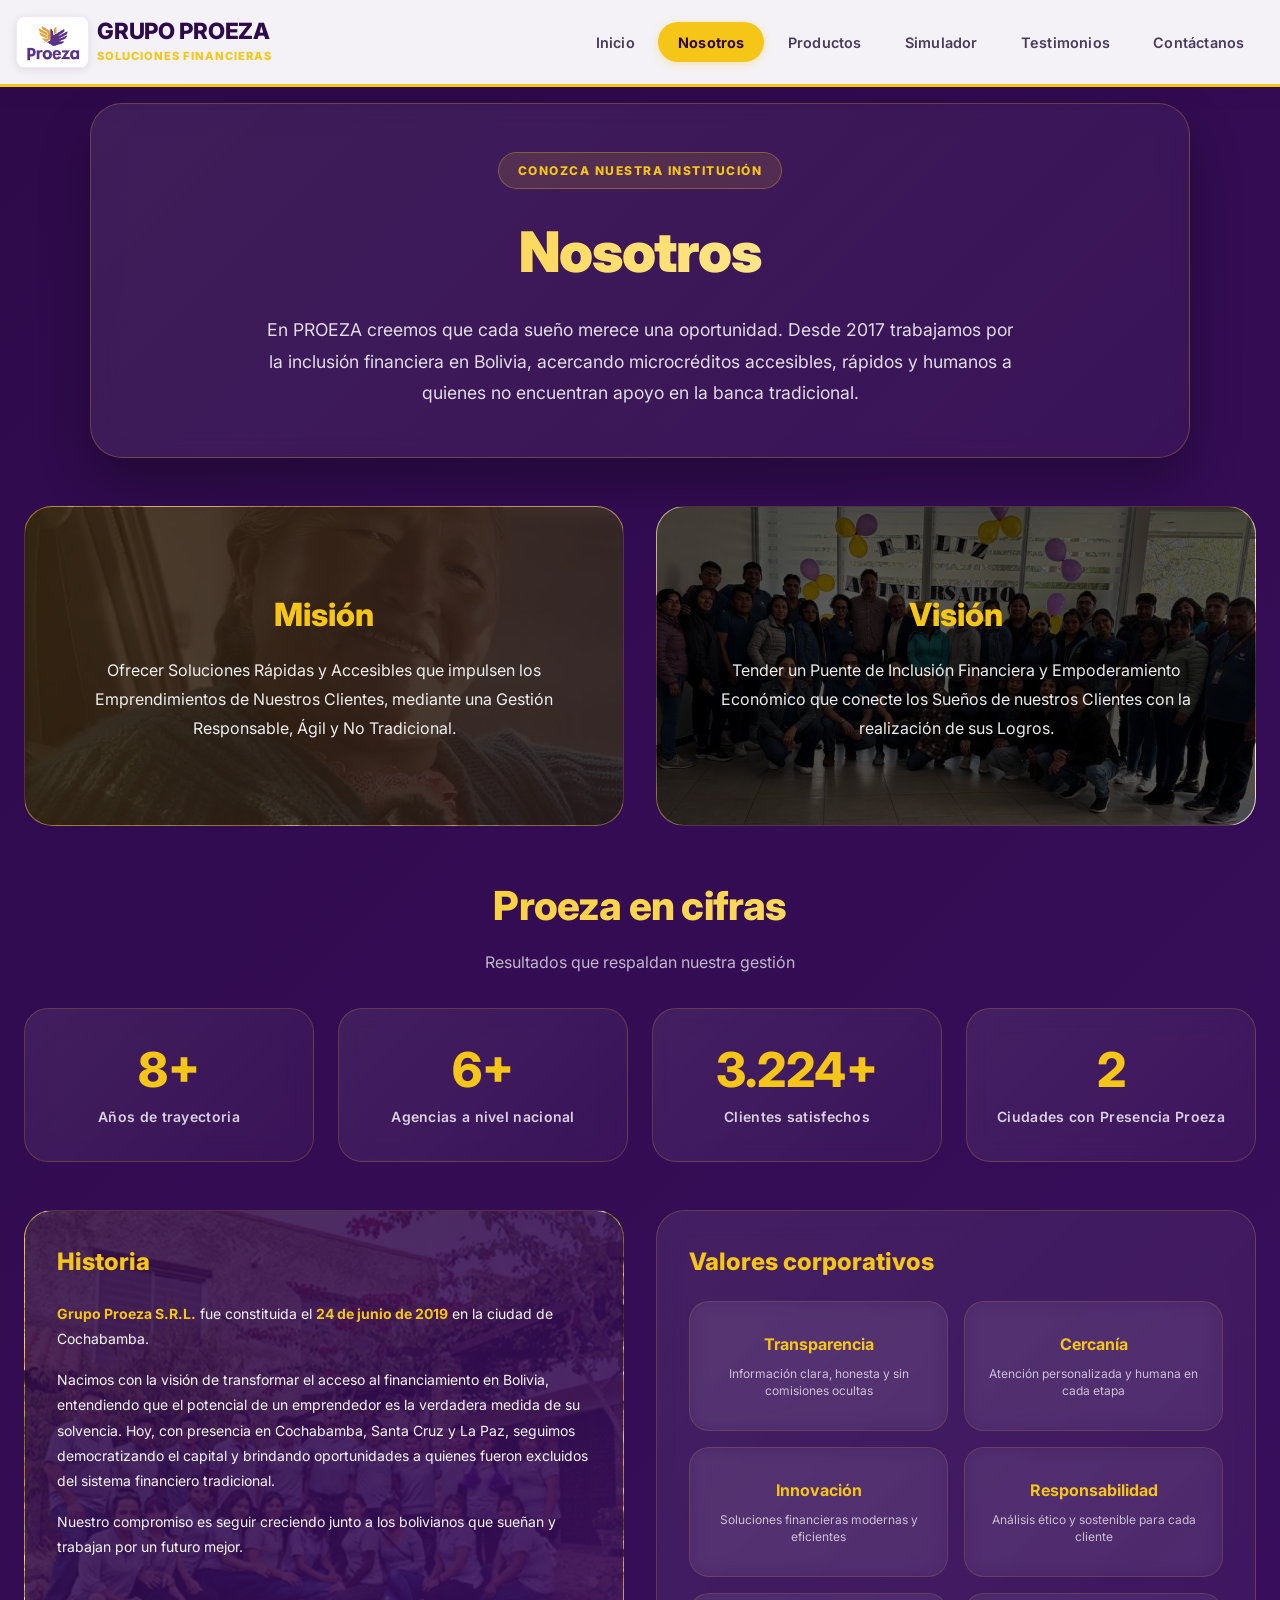
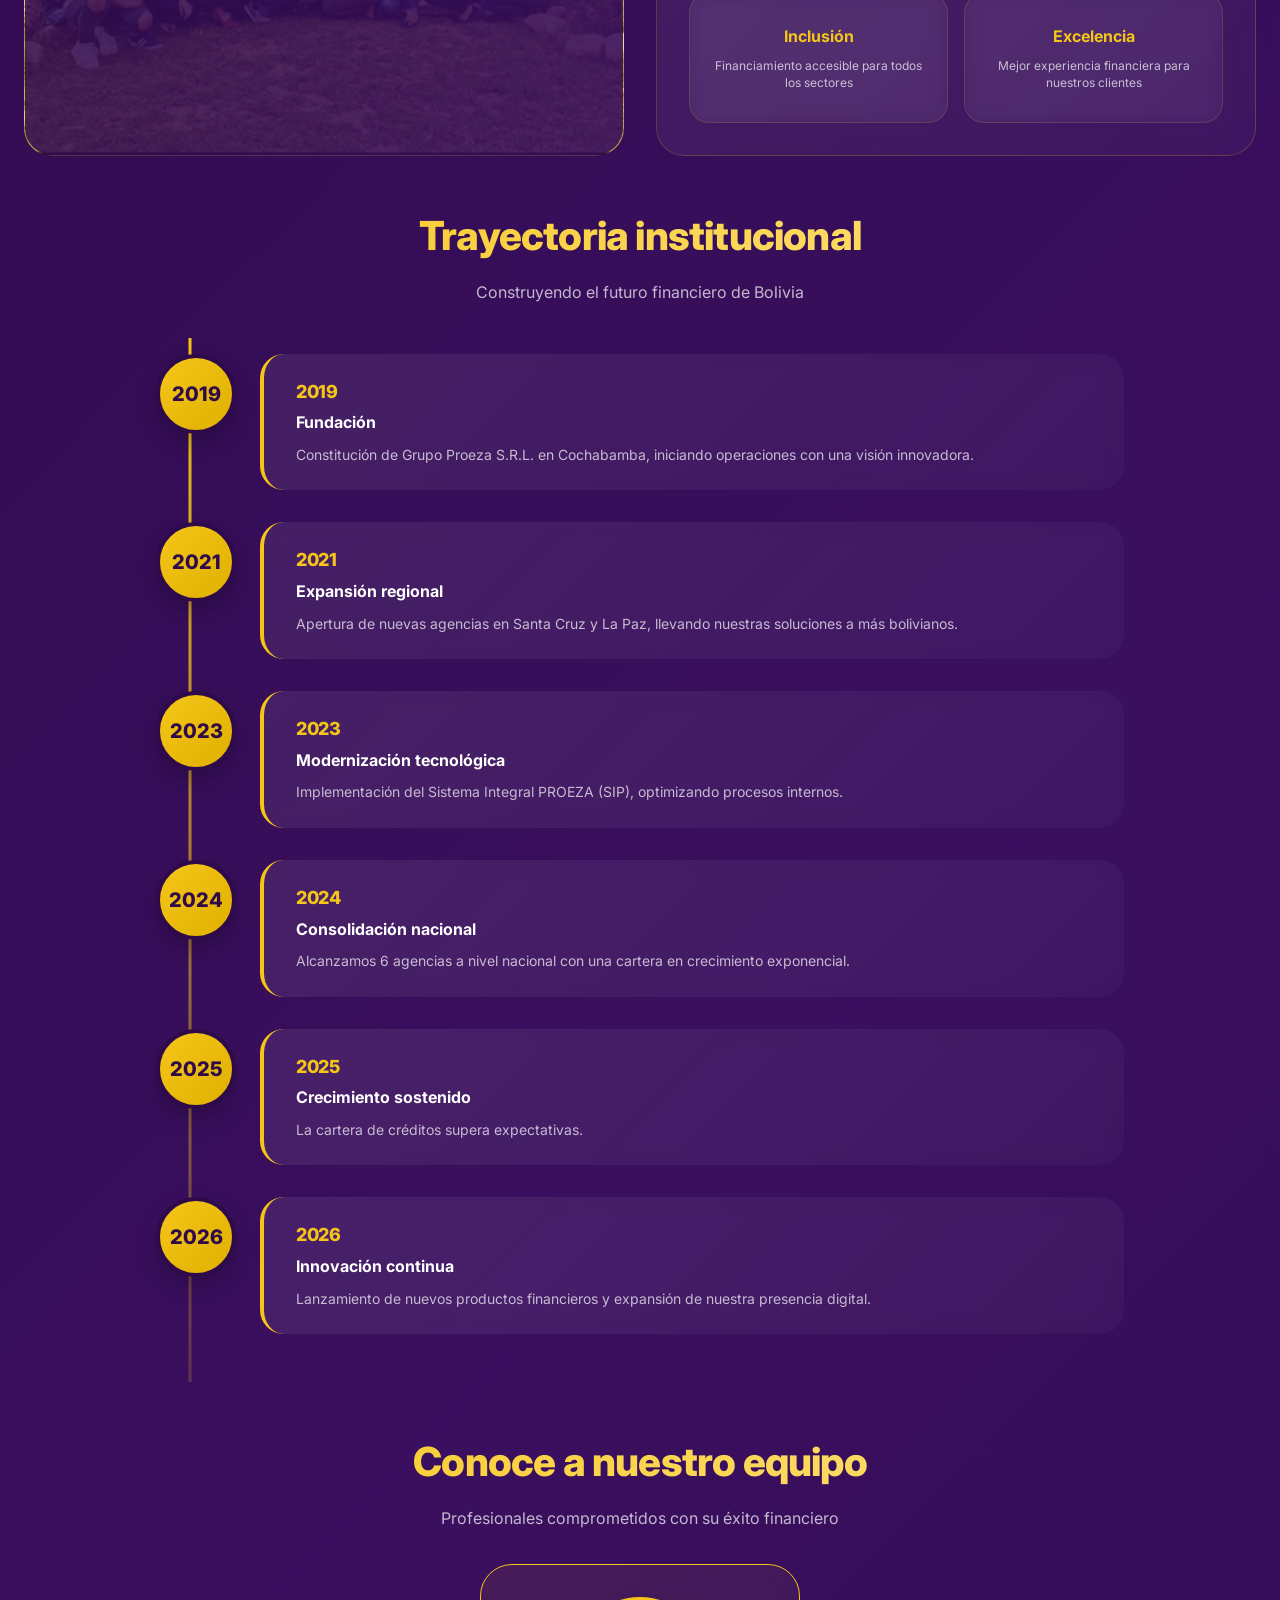
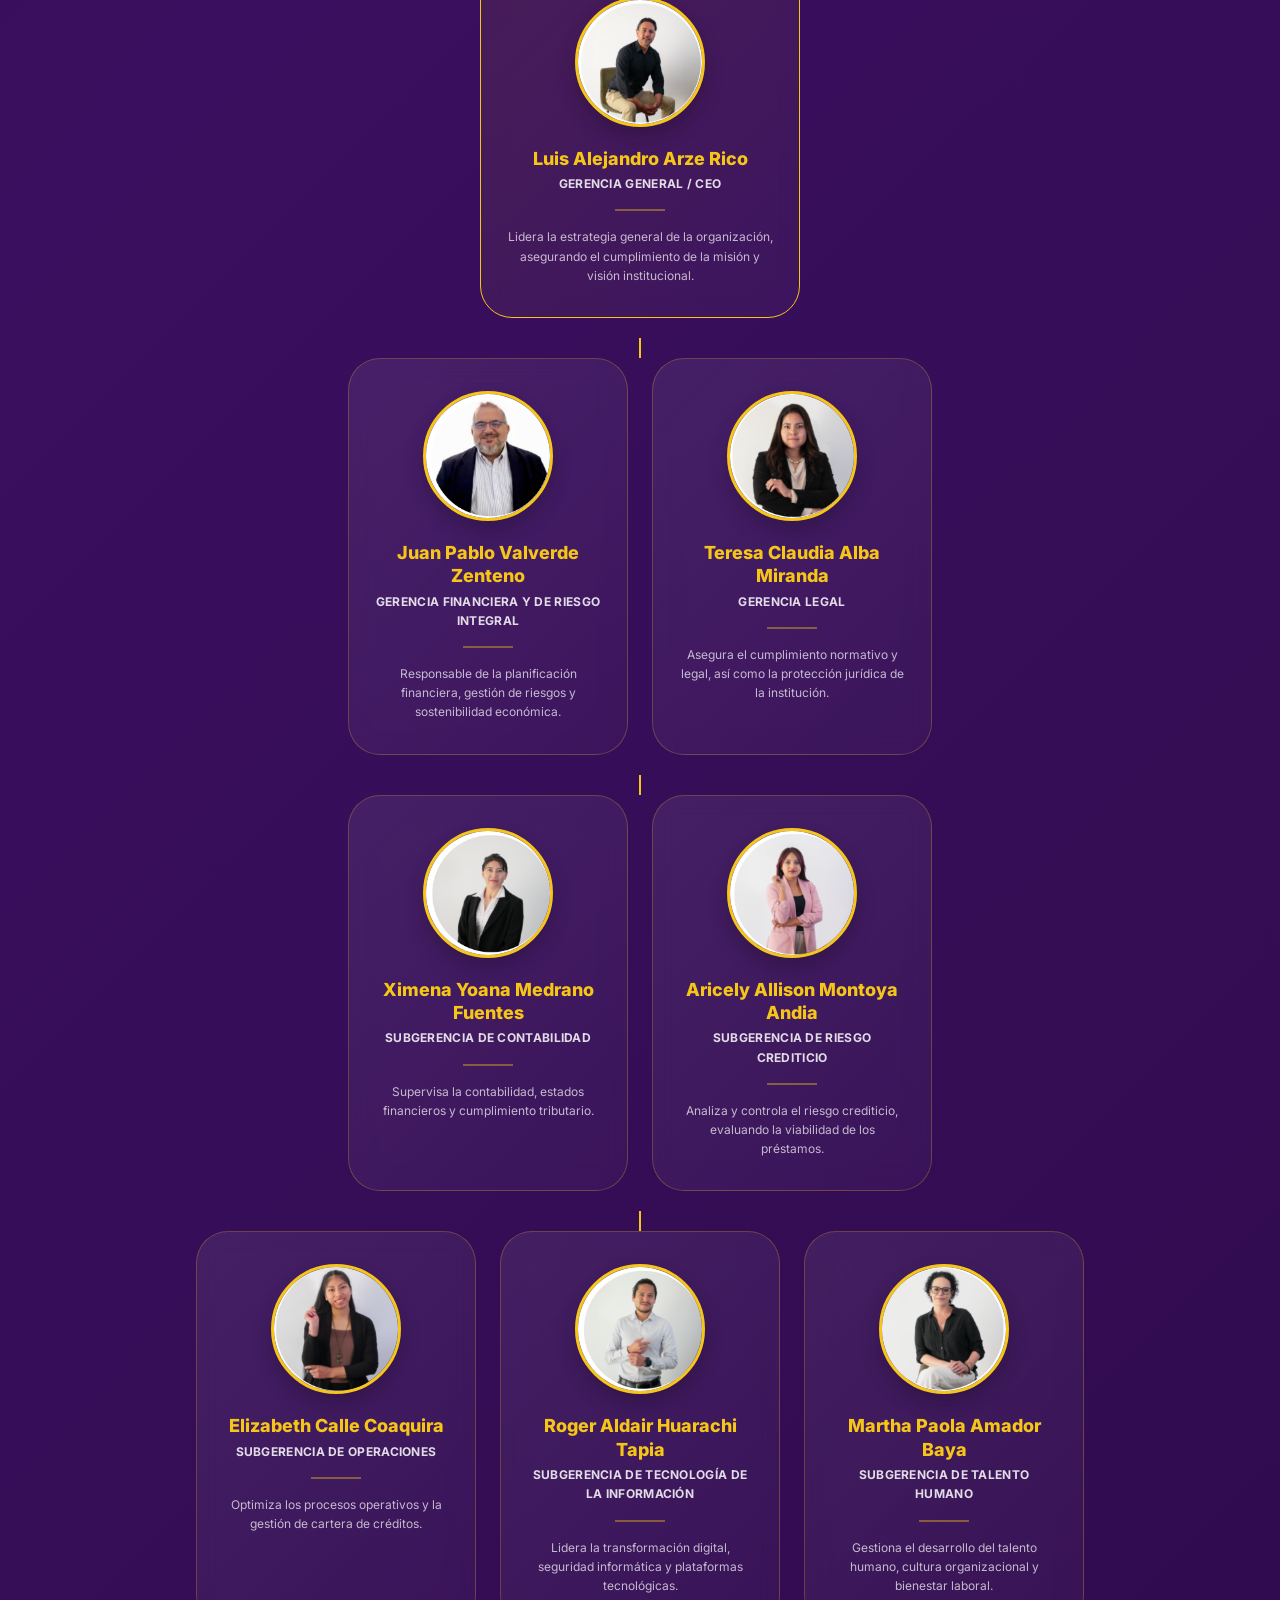
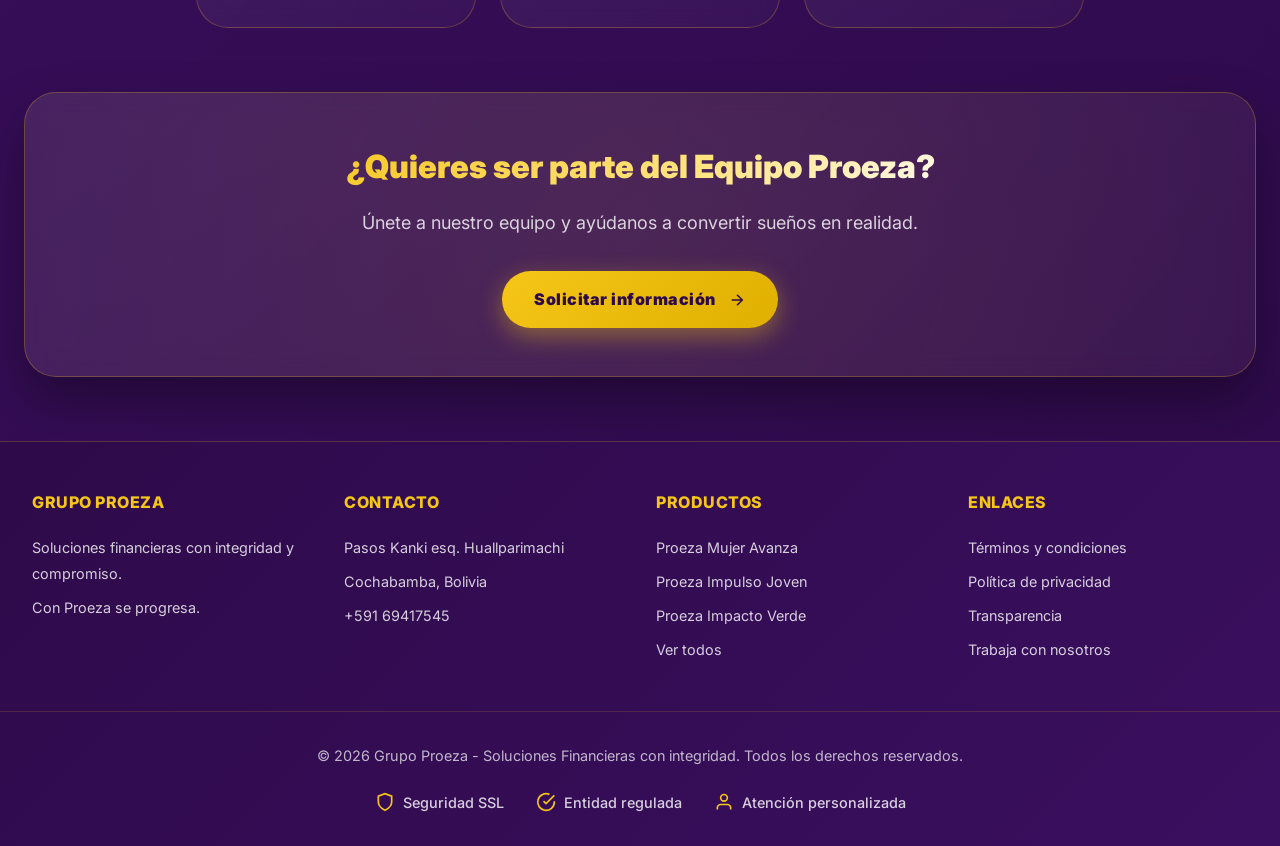
==== commit eb802037: "main" ====
--- a/proeza_html5/nosotros.html
+++ b/proeza_html5/nosotros.html
@@ -1162,13 +1162,6 @@
                 
                 <!-- Nivel 3: Subgerentes (primera fila) -->
                 <div class="org-level multiple">
-                    <div class="team-card">
-                        <img src="../assets/brenda_gonzales.png" alt="Brenda Olivia Gonzales Anna, Subgerencia Comercial" class="team-avatar" loading="lazy" onerror="this.outerHTML='<div class=\'team-avatar-placeholder\'>BG</div>'">
-                        <div class="team-name">Brenda Olivia Gonzales Anna</div>
-                        <div class="team-position">Subgerencia Comercial</div>
-                        <div class="team-divider"></div>
-                        <div class="team-bio">Encargada de la expansión comercial, relaciones con clientes y desarrollo de nuevos negocios.</div>
-                    </div>
                     
                     <div class="team-card">
                         <img src="../assets/ximena_medrano.png" alt="Ximena Yoana Medrano Fuentes, Subgerencia de Contabilidad" class="team-avatar" loading="lazy" onerror="this.outerHTML='<div class=\'team-avatar-placeholder\'>XM</div>'">
